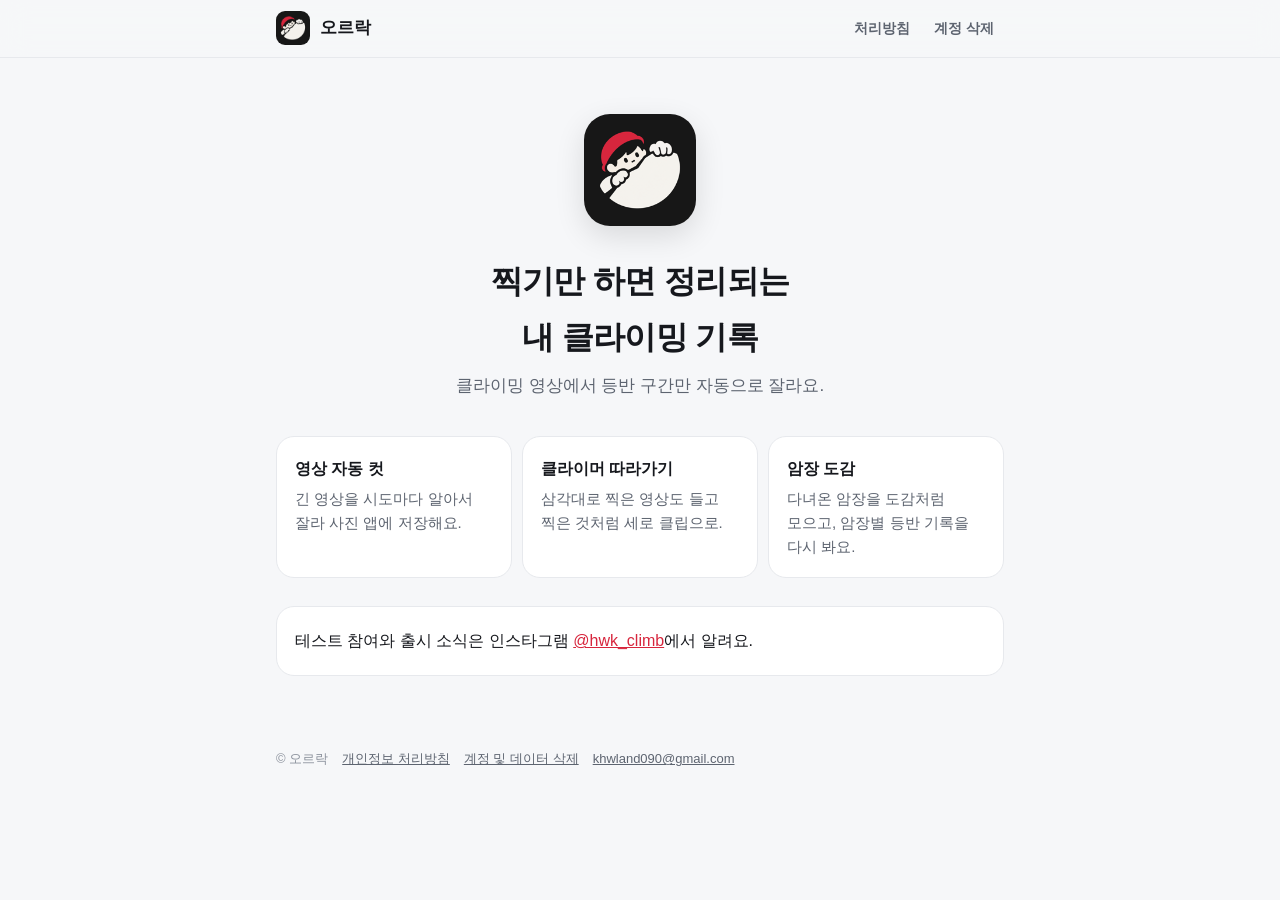
==== oreurock/index.html @ c8861f64 "오르락 site: home, privacy policy, account deletion" ====
<!doctype html>
<html lang="ko">
<head>
<meta charset="utf-8">
<meta name="viewport" content="width=device-width,initial-scale=1">
<title>오르락</title>
<meta name="description" content="찍기만 하면 정리되는 내 클라이밍 기록">
<link rel="icon" href="./favicon.png">
<link rel="stylesheet" href="./style.css">
</head>
<body>
<header class="top"><div class="top-in">
  <a class="brand" href="./"><img src="./icon.png" alt="">오르락</a>
  <nav><a href="./privacy.html">처리방침</a><a href="./delete-account.html">계정 삭제</a></nav>
</div></header>

<main>
  <div class="hero">
    <img src="./icon.png" alt="오르락 앱 아이콘">
    <h1>찍기만 하면 정리되는<br>내 클라이밍 기록</h1>
    <p>클라이밍 영상에서 등반 구간만 자동으로 잘라요.</p>
  </div>

  <div class="features">
    <div><b>영상 자동 컷</b><p>긴 영상을 시도마다 알아서 잘라 사진 앱에 저장해요.</p></div>
    <div><b>클라이머 따라가기</b><p>삼각대로 찍은 영상도 들고 찍은 것처럼 세로 클립으로.</p></div>
    <div><b>암장 도감</b><p>다녀온 암장을 도감처럼 모으고, 암장별 등반 기록을 다시 봐요.</p></div>
  </div>

  <section>
    <p style="margin:0">테스트 참여와 출시 소식은 인스타그램 <a href="https://www.instagram.com/hwk_climb/">@hwk_climb</a>에서 알려요.</p>
  </section>
</main>

<footer><span>© 오르락</span><a href="./privacy.html">개인정보 처리방침</a><a href="./delete-account.html">계정 및 데이터 삭제</a><a href="mailto:khwland090@gmail.com">khwland090@gmail.com</a></footer>
</body>
</html>
---- oreurock/style.css ----
:root {
  color-scheme: light dark;
  --accent: #d7263d;
  --accent-soft: #fdecee;
  --text: #16181d;
  --sub: #5d6470;
  --muted: #8b919c;
  --line: #e7e9ed;
  --bg: #f6f7f9;
  --surface: #ffffff;
  --radius: 18px;
}
@media (prefers-color-scheme: dark) {
  :root {
    --accent: #ff5468;
    --accent-soft: #3a1c21;
    --text: #eef0f3;
    --sub: #a9afb9;
    --muted: #7d838e;
    --line: #2a2e35;
    --bg: #0f1114;
    --surface: #181b20;
  }
}
* { box-sizing: border-box; }
html { scroll-behavior: smooth; scroll-padding-top: 76px; -webkit-text-size-adjust: 100%; }
body {
  margin: 0;
  font-family: -apple-system, BlinkMacSystemFont, "Apple SD Gothic Neo", "Pretendard", "Noto Sans KR", sans-serif;
  font-size: 16px;
  line-height: 1.75;
  color: var(--text);
  background: var(--bg);
  word-break: keep-all;
  overflow-wrap: anywhere;
}
a { color: var(--accent); }
.top {
  position: sticky; top: 0; z-index: 10;
  background: color-mix(in srgb, var(--bg) 88%, transparent);
  backdrop-filter: saturate(1.6) blur(14px);
  -webkit-backdrop-filter: saturate(1.6) blur(14px);
  border-bottom: 1px solid var(--line);
}
.top-in { max-width: 760px; margin: 0 auto; padding: 10px 16px; display: flex; align-items: center; gap: 10px; }
.brand { display: flex; align-items: center; gap: 10px; text-decoration: none; color: var(--text); font-weight: 800; font-size: 17px; }
.brand img { width: 34px; height: 34px; border-radius: 9px; }
.top nav { margin-left: auto; display: flex; gap: 4px; }
.top nav a { text-decoration: none; color: var(--sub); font-size: 14px; font-weight: 600; padding: 6px 10px; border-radius: 999px; }
.top nav a[aria-current] { color: var(--accent); background: var(--accent-soft); }
main { max-width: 760px; margin: 0 auto; padding: 28px 16px 72px; }
.title h1 { font-size: 28px; line-height: 1.3; margin: 0 0 10px; letter-spacing: -0.02em; }
.chips { display: flex; flex-wrap: wrap; gap: 6px; margin-bottom: 14px; }
.chip { font-size: 13px; font-weight: 600; color: var(--sub); background: var(--surface); border: 1px solid var(--line); border-radius: 999px; padding: 3px 10px; }
.lead { color: var(--sub); margin: 0; }
.glance { display: grid; gap: 10px; grid-template-columns: repeat(auto-fit, minmax(210px, 1fr)); margin: 24px 0 8px; }
.glance div { background: var(--surface); border: 1px solid var(--line); border-radius: var(--radius); padding: 16px; }
.glance b { display: block; font-size: 13px; color: var(--accent); margin-bottom: 4px; }
.glance p { margin: 0; font-size: 15px; line-height: 1.6; }
.toc { background: var(--surface); border: 1px solid var(--line); border-radius: var(--radius); padding: 14px 16px; margin: 16px 0 8px; }
.toc summary { font-weight: 700; cursor: pointer; }
.toc ol { margin: 8px 0 0; padding-left: 22px; columns: 2 220px; column-gap: 24px; }
.toc li { font-size: 15px; padding: 2px 0; }
.toc a { color: var(--text); text-decoration: none; }
.toc a:hover { color: var(--accent); }
section { background: var(--surface); border: 1px solid var(--line); border-radius: var(--radius); padding: 20px 18px; margin-top: 14px; }
section h2 { font-size: 19px; line-height: 1.4; margin: 0 0 10px; display: flex; gap: 10px; align-items: baseline; }
section h2 .n { flex: none; width: 26px; height: 26px; border-radius: 8px; background: var(--accent-soft); color: var(--accent); font-size: 14px; display: inline-flex; align-items: center; justify-content: center; transform: translateY(-2px); }
section p { margin: 10px 0; }
section ul, section ol { margin: 10px 0; padding-left: 20px; }
section li { margin: 6px 0; }
.items { display: grid; gap: 8px; margin: 12px 0; }
.item { border: 1px solid var(--line); border-radius: 14px; padding: 12px 14px; background: var(--bg); }
.item h3 { font-size: 15px; margin: 0 0 2px; }
.item p { margin: 0; font-size: 15px; line-height: 1.65; color: var(--text); }
.item .for { display: inline-block; margin-top: 6px; font-size: 13px; color: var(--sub); }
.item .for b { color: var(--muted); font-weight: 600; margin-right: 4px; }
.note { font-size: 14px; color: var(--sub); }
.callout { background: var(--accent-soft); border-radius: 14px; padding: 12px 14px; margin: 12px 0; font-size: 15px; }
.steps { counter-reset: s; list-style: none; padding: 0 !important; }
.steps li { counter-increment: s; position: relative; padding-left: 40px; margin: 12px 0; }
.steps li::before { content: counter(s); position: absolute; left: 0; top: 1px; width: 28px; height: 28px; border-radius: 50%; background: var(--accent); color: #fff; font-weight: 700; font-size: 14px; display: flex; align-items: center; justify-content: center; }
.hero { text-align: center; padding: 28px 0 8px; }
.hero img { width: 112px; height: 112px; border-radius: 26px; box-shadow: 0 10px 30px rgba(0,0,0,.12); }
.hero h1 { font-size: 32px; margin: 18px 0 6px; letter-spacing: -0.02em; }
.hero p { color: var(--sub); font-size: 17px; margin: 0 auto; max-width: 520px; }
.features { display: grid; gap: 10px; grid-template-columns: repeat(auto-fit, minmax(210px, 1fr)); margin: 28px 0; }
.features div { background: var(--surface); border: 1px solid var(--line); border-radius: var(--radius); padding: 18px; }
.features b { display: block; font-size: 16px; margin-bottom: 4px; }
.features p { margin: 0; color: var(--sub); font-size: 15px; line-height: 1.6; }
footer { max-width: 760px; margin: 0 auto; padding: 0 16px 40px; color: var(--muted); font-size: 13px; display: flex; flex-wrap: wrap; gap: 6px 14px; }
footer a { color: var(--sub); }
@media (max-width: 480px) {
  .title h1 { font-size: 25px; }
  section { padding: 18px 14px; }
  .top nav a { padding: 6px 8px; font-size: 13px; }
}
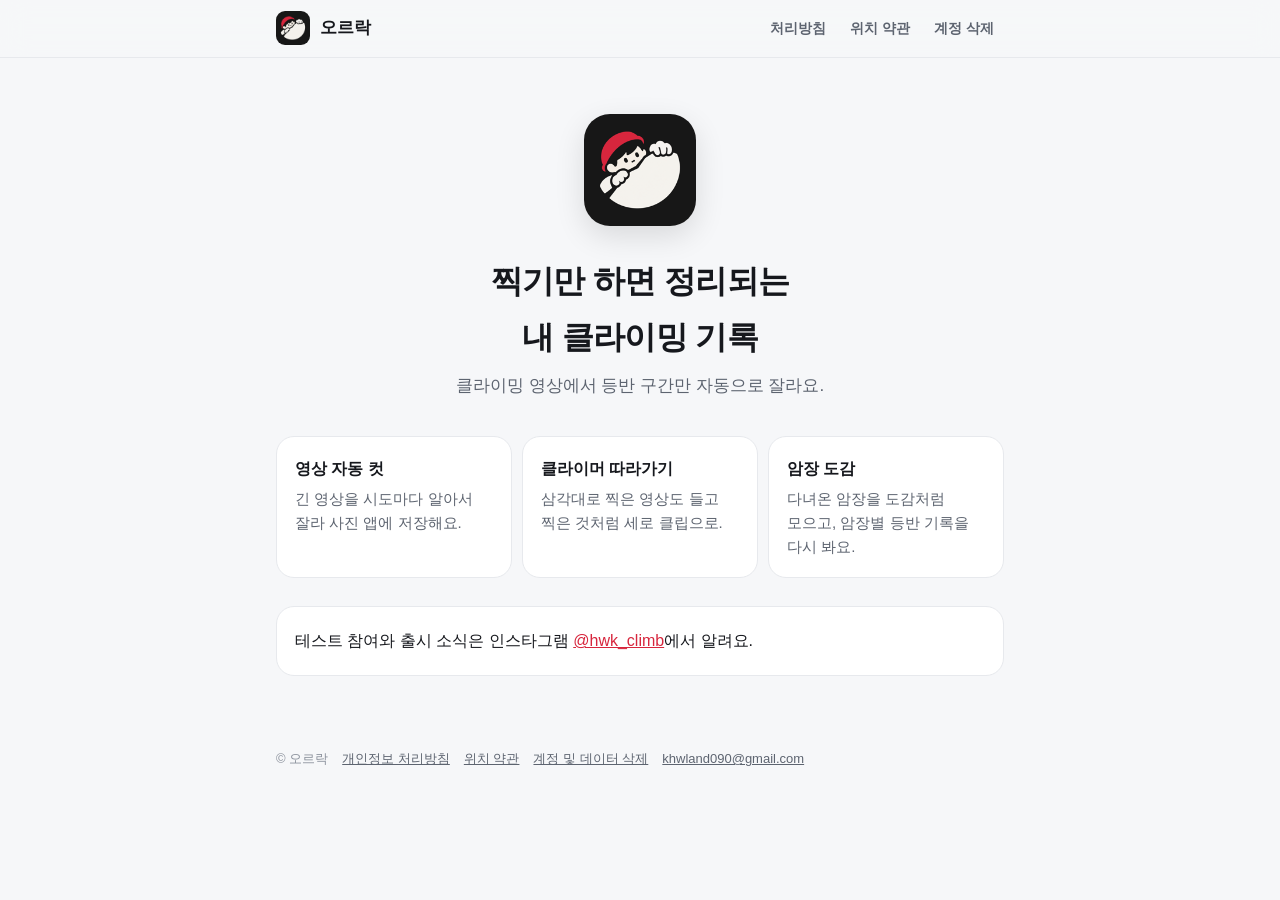
==== commit eca99ea6: "oreurock: 위치기반서비스 이용약관 게시(시행 2026-11-02)" ====
--- a/oreurock/index.html
+++ b/oreurock/index.html
@@ -11,7 +11,7 @@
 <body>
 <header class="top"><div class="top-in">
   <a class="brand" href="./"><img src="./icon.png" alt="">오르락</a>
-  <nav><a href="./privacy.html">처리방침</a><a href="./delete-account.html">계정 삭제</a></nav>
+  <nav><a href="./privacy.html">처리방침</a><a href="./location-terms.html">위치 약관</a><a href="./delete-account.html">계정 삭제</a></nav>
 </div></header>
 
 <main>
@@ -32,6 +32,6 @@
   </section>
 </main>
 
-<footer><span>© 오르락</span><a href="./privacy.html">개인정보 처리방침</a><a href="./delete-account.html">계정 및 데이터 삭제</a><a href="mailto:khwland090@gmail.com">khwland090@gmail.com</a></footer>
+<footer><span>© 오르락</span><a href="./privacy.html">개인정보 처리방침</a><a href="./location-terms.html">위치 약관</a><a href="./delete-account.html">계정 및 데이터 삭제</a><a href="mailto:khwland090@gmail.com">khwland090@gmail.com</a></footer>
 </body>
 </html>
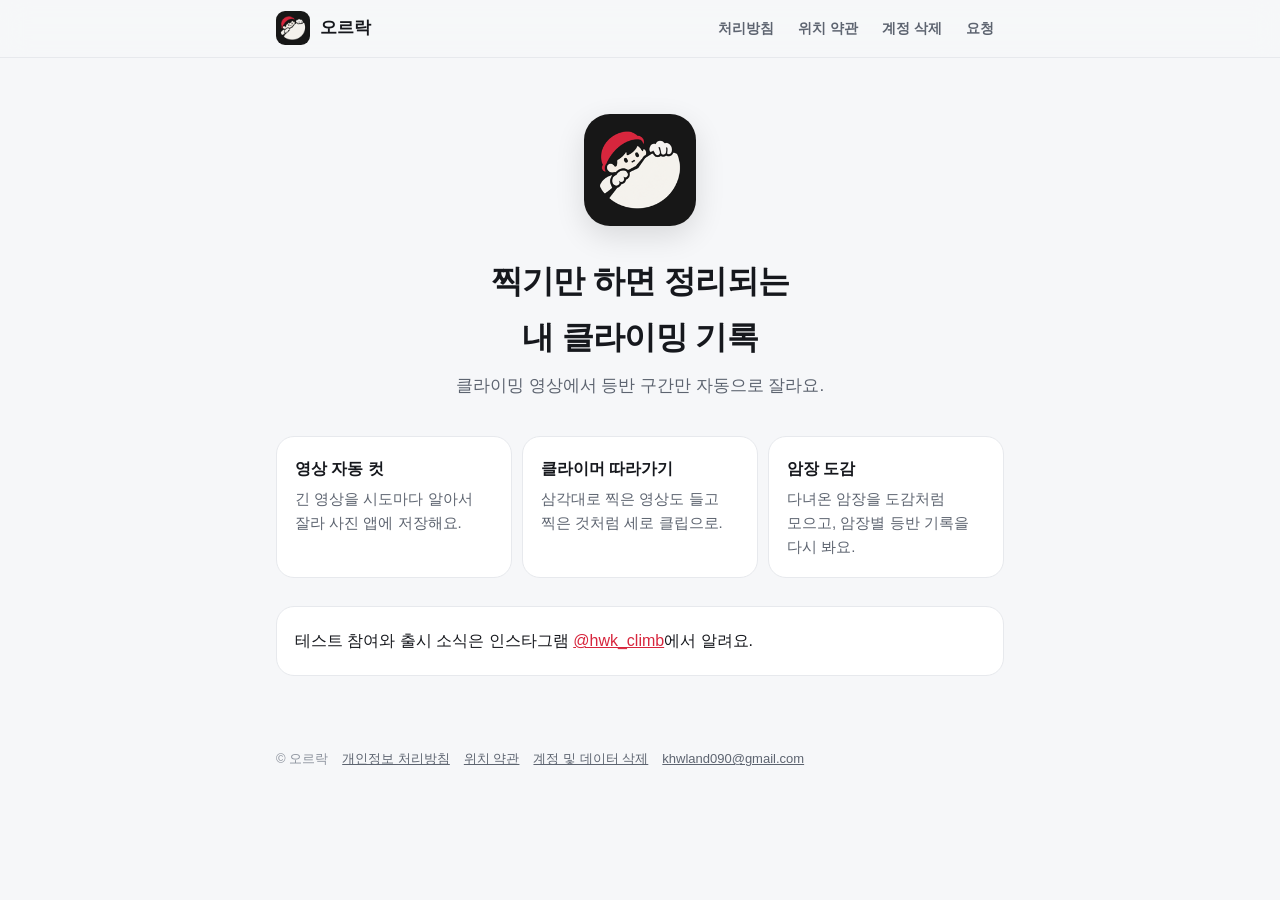
==== commit 2745adbd: "oreurock: privacy and location request page Co-Authored-By: Claude Opus 5.5 <noreply@anthropic.com>" ====
--- a/oreurock/index.html
+++ b/oreurock/index.html
@@ -11,7 +11,7 @@
 <body>
 <header class="top"><div class="top-in">
   <a class="brand" href="./"><img src="./icon.png" alt="">오르락</a>
-  <nav><a href="./privacy.html">처리방침</a><a href="./location-terms.html">위치 약관</a><a href="./delete-account.html">계정 삭제</a></nav>
+  <nav><a href="./privacy.html">처리방침</a><a href="./location-terms.html">위치 약관</a><a href="./delete-account.html">계정 삭제</a><a href="./request.html">요청</a></nav>
 </div></header>
 
 <main>
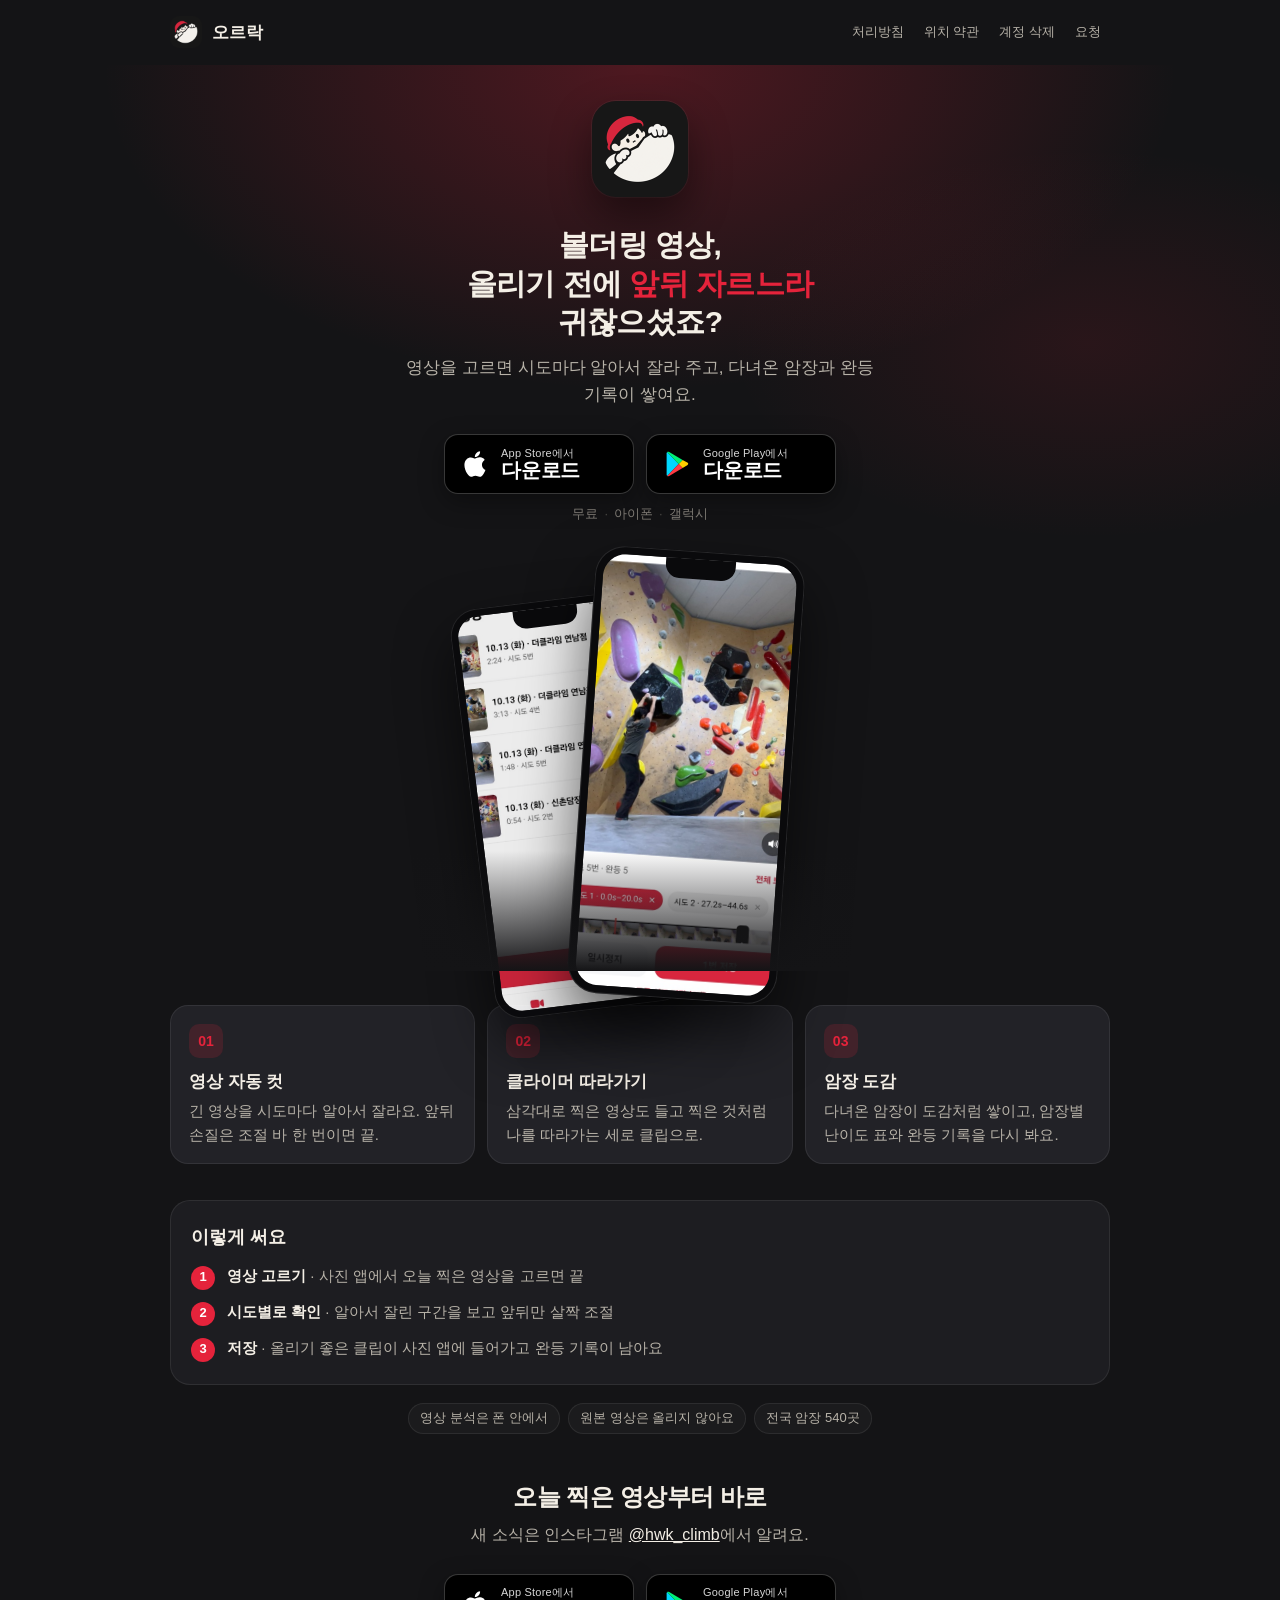
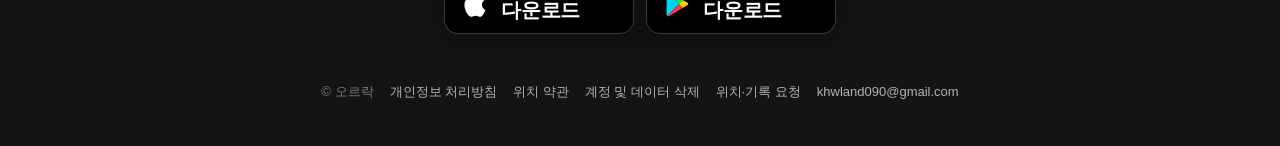
==== commit c5728fe1: "oreurock: 홈을 다운로드 페이지와 같은 스타일로(스토어 배지·폰 목업·기능·쓰는 법), 공용 landing.css로 분리" ====
--- a/oreurock/index.html
+++ b/oreurock/index.html
@@ -2,36 +2,84 @@
 <html lang="ko">
 <head>
 <meta charset="utf-8">
-<meta name="viewport" content="width=device-width,initial-scale=1">
-<title>오르락</title>
-<meta name="description" content="찍기만 하면 정리되는 내 클라이밍 기록">
+<meta name="viewport" content="width=device-width,initial-scale=1,viewport-fit=cover">
+<title>오르락: 클라이밍 영상 자동 컷</title>
+<meta name="description" content="클라이밍·볼더링 영상을 고르면 앞뒤를 잘라 주고, 다녀온 암장과 완등 기록이 쌓여요. 아이폰·갤럭시 무료.">
+<meta property="og:type" content="website">
+<meta property="og:site_name" content="오르락">
+<meta property="og:title" content="오르락: 클라이밍 영상 자동 컷">
+<meta property="og:description" content="영상은 알아서 자르고, 완등은 기록으로 남겨요. 아이폰·갤럭시 무료.">
+<meta property="og:image" content="https://hyuunw00.github.io/oreurock/og.png">
+<meta property="og:url" content="https://hyuunw00.github.io/oreurock/">
+<meta name="twitter:card" content="summary_large_image">
+<meta name="theme-color" content="#141416">
 <link rel="icon" href="./favicon.png">
-<link rel="stylesheet" href="./style.css">
+<link rel="stylesheet" href="./landing.css">
 </head>
 <body>
-<header class="top"><div class="top-in">
+<header class="top"><div class="wrap">
   <a class="brand" href="./"><img src="./icon.png" alt="">오르락</a>
   <nav><a href="./privacy.html">처리방침</a><a href="./location-terms.html">위치 약관</a><a href="./delete-account.html">계정 삭제</a><a href="./request.html">요청</a></nav>
 </div></header>
 
 <main>
-  <div class="hero">
-    <img src="./icon.png" alt="오르락 앱 아이콘">
-    <h1>찍기만 하면 정리되는<br>내 클라이밍 기록</h1>
-    <p>클라이밍 영상에서 등반 구간만 자동으로 잘라요.</p>
-  </div>
+  <section class="hero"><div class="wrap">
+    <img class="icon" src="./icon.png" alt="오르락 앱 아이콘">
+    <h1>볼더링 영상,<br>올리기 전에 <em>앞뒤 자르느라</em><br>귀찮으셨죠?</h1>
+    <p class="lead">영상을 고르면 시도마다 알아서 잘라 주고, 다녀온 암장과 완등 기록이 쌓여요.</p>
 
-  <div class="features">
-    <div><b>영상 자동 컷</b><p>긴 영상을 시도마다 알아서 잘라 사진 앱에 저장해요.</p></div>
-    <div><b>클라이머 따라가기</b><p>삼각대로 찍은 영상도 들고 찍은 것처럼 세로 클립으로.</p></div>
-    <div><b>암장 도감</b><p>다녀온 암장을 도감처럼 모으고, 암장별 등반 기록을 다시 봐요.</p></div>
-  </div>
+    <div class="stores">
+      <a class="store ios" href="https://apps.apple.com/app/apple-store/id6823472513?pt=129627372&ct=web&mt=8" aria-label="App Store에서 다운로드"><svg viewBox="0 0 24 24" aria-hidden="true"><path fill="currentColor" d="M16.365 1.43c0 1.14-.493 2.27-1.177 3.08-.744.9-1.99 1.57-2.987 1.57-.12 0-.23-.02-.3-.03-.01-.06-.04-.22-.04-.39 0-1.15.572-2.27 1.206-2.98.804-.94 2.142-1.64 3.248-1.68.03.13.05.28.05.43zm4.565 15.71c-.03.07-.463 1.58-1.518 3.12-.945 1.34-1.94 2.71-3.43 2.71-1.517 0-1.9-.88-3.63-.88-1.698 0-2.302.91-3.67.91-1.377 0-2.332-1.26-3.428-2.8-1.287-1.82-2.323-4.63-2.323-7.28 0-4.28 2.797-6.55 5.552-6.55 1.448 0 2.675.95 3.6.95.865 0 2.222-1.01 3.902-1.01.613 0 2.886.06 4.374 2.19-.13.09-2.383 1.37-2.383 4.19 0 3.26 2.854 4.42 2.955 4.45z"/></svg><span><small>App Store에서</small><b>다운로드</b></span></a>
+      <a class="store play" href="https://play.google.com/store/apps/details?id=com.oreurock.app&referrer=utm_source%3Dhomepage%26utm_campaign%3Dweb" aria-label="Google Play에서 다운로드"><svg viewBox="0 0 24 24" aria-hidden="true"><path fill="#00D7FE" d="M3.6 1.8 13.4 12 3.6 22.2c-.3-.3-.5-.8-.5-1.3V3.1c0-.5.2-1 .5-1.3z"/><path fill="#FFCE00" d="m16.8 15.5-3.4-3.5 3.4-3.5 4 2.3c1.1.6 1.1 1.7 0 2.3l-4 2.4z"/><path fill="#FF3A44" d="M16.8 15.5 13.4 12 3.6 22.2c.4.4 1 .4 1.7 0l11.5-6.7z"/><path fill="#00F076" d="M16.8 8.5 5.3 1.8c-.7-.4-1.3-.4-1.7 0L13.4 12l3.4-3.5z"/></svg><span><small>Google Play에서</small><b>다운로드</b></span></a>
+    </div>
+    <p class="free">무료<i>·</i>아이폰<i>·</i>갤럭시</p>
 
-  <section>
-    <p style="margin:0">테스트 참여와 출시 소식은 인스타그램 <a href="https://www.instagram.com/hwk_climb/">@hwk_climb</a>에서 알려요.</p>
+    <div class="shots">
+      <div class="phone back"><img src="./shot-list.jpg" alt="다녀온 날짜와 암장별로 정리된 영상 목록"></div>
+      <div class="phone front"><img src="./shot-trim.jpg" alt="시도별로 잘린 클라이밍 영상 편집 화면"></div>
+    </div>
+  </div></section>
+
+  <section class="wrap">
+    <div class="features">
+      <div class="feature"><span class="k">01</span><b>영상 자동 컷</b><p>긴 영상을 시도마다 알아서 잘라요. 앞뒤 손질은 조절 바 한 번이면 끝.</p></div>
+      <div class="feature"><span class="k">02</span><b>클라이머 따라가기</b><p>삼각대로 찍은 영상도 들고 찍은 것처럼 나를 따라가는 세로 클립으로.</p></div>
+      <div class="feature"><span class="k">03</span><b>암장 도감</b><p>다녀온 암장이 도감처럼 쌓이고, 암장별 난이도 표와 완등 기록을 다시 봐요.</p></div>
+    </div>
+
+    <div class="how">
+      <h2>이렇게 써요</h2>
+      <ol>
+        <li><b>1</b><span><strong>영상 고르기</strong> · 사진 앱에서 오늘 찍은 영상을 고르면 끝</span></li>
+        <li><b>2</b><span><strong>시도별로 확인</strong> · 알아서 잘린 구간을 보고 앞뒤만 살짝 조절</span></li>
+        <li><b>3</b><span><strong>저장</strong> · 올리기 좋은 클립이 사진 앱에 들어가고 완등 기록이 남아요</span></li>
+      </ol>
+    </div>
+
+    <div class="trust">
+      <span>영상 분석은 폰 안에서</span>
+      <span>원본 영상은 올리지 않아요</span>
+      <span>전국 암장 540곳</span>
+    </div>
+
+    <div class="cta">
+      <h2>오늘 찍은 영상부터 바로</h2>
+      <p>새 소식은 인스타그램 <a href="https://www.instagram.com/hwk_climb/" style="color:var(--text);text-decoration:underline">@hwk_climb</a>에서 알려요.</p>
+      <div class="stores">
+      <a class="store ios" href="https://apps.apple.com/app/apple-store/id6823472513?pt=129627372&ct=web&mt=8" aria-label="App Store에서 다운로드"><svg viewBox="0 0 24 24" aria-hidden="true"><path fill="currentColor" d="M16.365 1.43c0 1.14-.493 2.27-1.177 3.08-.744.9-1.99 1.57-2.987 1.57-.12 0-.23-.02-.3-.03-.01-.06-.04-.22-.04-.39 0-1.15.572-2.27 1.206-2.98.804-.94 2.142-1.64 3.248-1.68.03.13.05.28.05.43zm4.565 15.71c-.03.07-.463 1.58-1.518 3.12-.945 1.34-1.94 2.71-3.43 2.71-1.517 0-1.9-.88-3.63-.88-1.698 0-2.302.91-3.67.91-1.377 0-2.332-1.26-3.428-2.8-1.287-1.82-2.323-4.63-2.323-7.28 0-4.28 2.797-6.55 5.552-6.55 1.448 0 2.675.95 3.6.95.865 0 2.222-1.01 3.902-1.01.613 0 2.886.06 4.374 2.19-.13.09-2.383 1.37-2.383 4.19 0 3.26 2.854 4.42 2.955 4.45z"/></svg><span><small>App Store에서</small><b>다운로드</b></span></a>
+      <a class="store play" href="https://play.google.com/store/apps/details?id=com.oreurock.app&referrer=utm_source%3Dhomepage%26utm_campaign%3Dweb" aria-label="Google Play에서 다운로드"><svg viewBox="0 0 24 24" aria-hidden="true"><path fill="#00D7FE" d="M3.6 1.8 13.4 12 3.6 22.2c-.3-.3-.5-.8-.5-1.3V3.1c0-.5.2-1 .5-1.3z"/><path fill="#FFCE00" d="m16.8 15.5-3.4-3.5 3.4-3.5 4 2.3c1.1.6 1.1 1.7 0 2.3l-4 2.4z"/><path fill="#FF3A44" d="M16.8 15.5 13.4 12 3.6 22.2c.4.4 1 .4 1.7 0l11.5-6.7z"/><path fill="#00F076" d="M16.8 8.5 5.3 1.8c-.7-.4-1.3-.4-1.7 0L13.4 12l3.4-3.5z"/></svg><span><small>Google Play에서</small><b>다운로드</b></span></a>
+    </div>
+    </div>
   </section>
 </main>
 
-<footer><span>© 오르락</span><a href="./privacy.html">개인정보 처리방침</a><a href="./location-terms.html">위치 약관</a><a href="./delete-account.html">계정 및 데이터 삭제</a><a href="mailto:khwland090@gmail.com">khwland090@gmail.com</a></footer>
+<footer><div class="wrap">
+  <span>© 오르락</span>
+  <a href="./privacy.html">개인정보 처리방침</a>
+  <a href="./location-terms.html">위치 약관</a>
+  <a href="./delete-account.html">계정 및 데이터 삭제</a>
+  <a href="./request.html">위치·기록 요청</a>
+  <a href="mailto:khwland090@gmail.com">khwland090@gmail.com</a>
+</div></footer>
 </body>
 </html>
--- a/oreurock/landing.css
+++ b/oreurock/landing.css
@@ -0,0 +1,132 @@
+:root {
+  --bg: #141416;
+  --bg2: #1d1d21;
+  --card: #222227;
+  --line: rgba(255,255,255,.08);
+  --text: #f4efe6;
+  --sub: #b7b2a8;
+  --muted: #7d7973;
+  --red: #e5233b;
+  --red-dark: #b8182c;
+}
+* { box-sizing: border-box; }
+html { -webkit-text-size-adjust: 100%; }
+body {
+  margin: 0;
+  font-family: -apple-system, BlinkMacSystemFont, "Apple SD Gothic Neo", "Pretendard", "Noto Sans KR", sans-serif;
+  color: var(--text);
+  background: var(--bg);
+  line-height: 1.6;
+  word-break: keep-all;
+  overflow-x: hidden;
+}
+a { color: inherit; text-decoration: none; }
+.wrap { max-width: 980px; margin: 0 auto; padding: 0 20px; }
+
+.top { padding: 16px 0; }
+.top .wrap { display: flex; align-items: center; justify-content: space-between; }
+.brand { display: flex; align-items: center; gap: 10px; font-weight: 800; font-size: 17px; }
+.brand img { width: 32px; height: 32px; border-radius: 9px; }
+.insta { font-size: 14px; color: var(--sub); }
+
+.hero {
+  position: relative;
+  padding: 36px 0 24px;
+  text-align: center;
+  background:
+    radial-gradient(60% 50% at 50% 0%, rgba(229,35,59,.28), transparent 70%),
+    radial-gradient(40% 30% at 85% 30%, rgba(229,35,59,.10), transparent 70%);
+}
+.hero .icon {
+  width: 96px; height: 96px; border-radius: 24px;
+  box-shadow: 0 18px 40px rgba(0,0,0,.45), 0 0 0 1px rgba(255,255,255,.06);
+}
+.hero h1 {
+  font-size: 30px; line-height: 1.28; letter-spacing: -0.02em;
+  margin: 22px auto 12px; max-width: 560px; font-weight: 800;
+}
+.hero h1 em { font-style: normal; color: var(--red); }
+.hero .lead { color: var(--sub); font-size: 17px; margin: 0 auto; max-width: 480px; }
+
+.stores { display: flex; flex-wrap: wrap; gap: 12px; justify-content: center; margin: 26px 0 10px; }
+.store {
+  display: inline-flex; align-items: center; gap: 12px;
+  min-width: 190px; height: 60px; padding: 0 20px 0 16px;
+  border-radius: 14px; background: #000; color: #fff;
+  border: 1px solid rgba(255,255,255,.22);
+  box-shadow: 0 8px 24px rgba(0,0,0,.35);
+  transition: transform .15s ease, box-shadow .15s ease, border-color .15s ease;
+}
+.store:hover, .store:focus-visible { transform: translateY(-2px); box-shadow: 0 14px 30px rgba(0,0,0,.45); border-color: rgba(255,255,255,.4); outline: none; }
+.store:active { transform: translateY(0); }
+.store svg { width: 28px; height: 28px; flex: none; }
+.store span { display: flex; flex-direction: column; align-items: flex-start; line-height: 1.1; text-align: left; }
+.store small { font-size: 11px; letter-spacing: .02em; color: #d6d6d6; font-weight: 500; }
+.store b { font-size: 20px; font-weight: 700; letter-spacing: -0.01em; }
+.free { color: var(--muted); font-size: 13px; margin: 0; }
+.free i { font-style: normal; margin: 0 6px; opacity: .5; }
+
+.shots { position: relative; height: 420px; margin: 26px auto 0; max-width: 520px; }
+.phone {
+  position: absolute; top: 0; width: 210px; aspect-ratio: 9 / 19.2;
+  border-radius: 30px; background: #0a0a0c; padding: 8px;
+  box-shadow: 0 30px 60px rgba(0,0,0,.6), 0 0 0 1px rgba(255,255,255,.12) inset;
+  overflow: hidden;
+}
+.phone img { width: 100%; height: 100%; object-fit: cover; object-position: top; border-radius: 23px; display: block; }
+.phone::after {
+  content: ""; position: absolute; top: 8px; left: 50%; transform: translateX(-50%);
+  width: 70px; height: 20px; border-radius: 0 0 14px 14px; background: #0a0a0c;
+}
+.phone.front { left: 50%; transform: translateX(-28%) rotate(4deg); z-index: 2; }
+.phone.back { left: 50%; transform: translateX(-84%) rotate(-7deg) scale(.92); top: 30px; opacity: .92; }
+.shots::after {
+  content: ""; position: absolute; left: 0; right: 0; bottom: 0; height: 120px;
+  background: linear-gradient(to bottom, transparent, var(--bg)); pointer-events: none; z-index: 3;
+}
+
+.features { display: grid; gap: 12px; grid-template-columns: repeat(auto-fit, minmax(240px, 1fr)); margin: 10px 0 0; }
+.feature {
+  background: var(--card); border: 1px solid var(--line); border-radius: 18px; padding: 18px 18px 16px;
+}
+.feature .k {
+  display: inline-flex; align-items: center; justify-content: center;
+  width: 34px; height: 34px; border-radius: 10px; background: rgba(229,35,59,.16); color: var(--red);
+  font-weight: 800; font-size: 14px; margin-bottom: 10px;
+}
+.feature b { display: block; font-size: 17px; margin-bottom: 4px; }
+.feature p { margin: 0; color: var(--sub); font-size: 15px; line-height: 1.6; }
+
+.how { margin: 36px 0 0; padding: 22px 20px; border-radius: 20px; background: var(--bg2); border: 1px solid var(--line); }
+.how h2 { margin: 0 0 12px; font-size: 18px; }
+.how ol { margin: 0; padding: 0; list-style: none; display: grid; gap: 10px; }
+.how li { display: flex; gap: 12px; align-items: flex-start; color: var(--sub); font-size: 15px; }
+.how li b { flex: none; width: 24px; height: 24px; border-radius: 50%; background: var(--red); color: #fff; font-size: 13px; display: inline-flex; align-items: center; justify-content: center; margin-top: 2px; }
+.how li span strong { color: var(--text); font-weight: 700; }
+
+.cta { text-align: center; padding: 44px 0 10px; }
+.cta h2 { font-size: 24px; margin: 0 0 6px; letter-spacing: -0.02em; }
+.cta p { color: var(--sub); margin: 0; }
+
+footer { padding: 28px 0 44px; color: var(--muted); font-size: 13px; }
+footer .wrap { display: flex; flex-wrap: wrap; gap: 6px 16px; justify-content: center; }
+footer a { color: var(--sub); }
+
+@media (max-width: 520px) {
+  .hero { padding-top: 24px; }
+  .hero h1 { font-size: 26px; }
+  .hero .lead { font-size: 16px; }
+  .store { min-width: 0; flex: 1 1 150px; height: 56px; padding: 0 14px; }
+  .store b { font-size: 18px; }
+  .shots { height: 360px; }
+  .phone { width: 180px; }
+}
+@media (prefers-reduced-motion: reduce) { .store { transition: none; } }
+
+.top nav { display: flex; gap: 2px; flex-wrap: wrap; justify-content: flex-end; }
+.top nav a { font-size: 13px; color: var(--sub); padding: 6px 9px; border-radius: 999px; }
+.top nav a:hover { color: var(--text); background: rgba(255,255,255,.06); }
+.trust { display: flex; flex-wrap: wrap; gap: 8px; justify-content: center; margin: 18px 0 0; }
+.trust span { font-size: 13px; color: var(--sub); border: 1px solid var(--line); border-radius: 999px; padding: 4px 11px; background: rgba(255,255,255,.03); }
+footer .legal { width: 100%; text-align: center; margin-top: 6px; }
+@media (max-width: 520px) { .top nav a { padding: 6px 7px; font-size: 12px; } }
